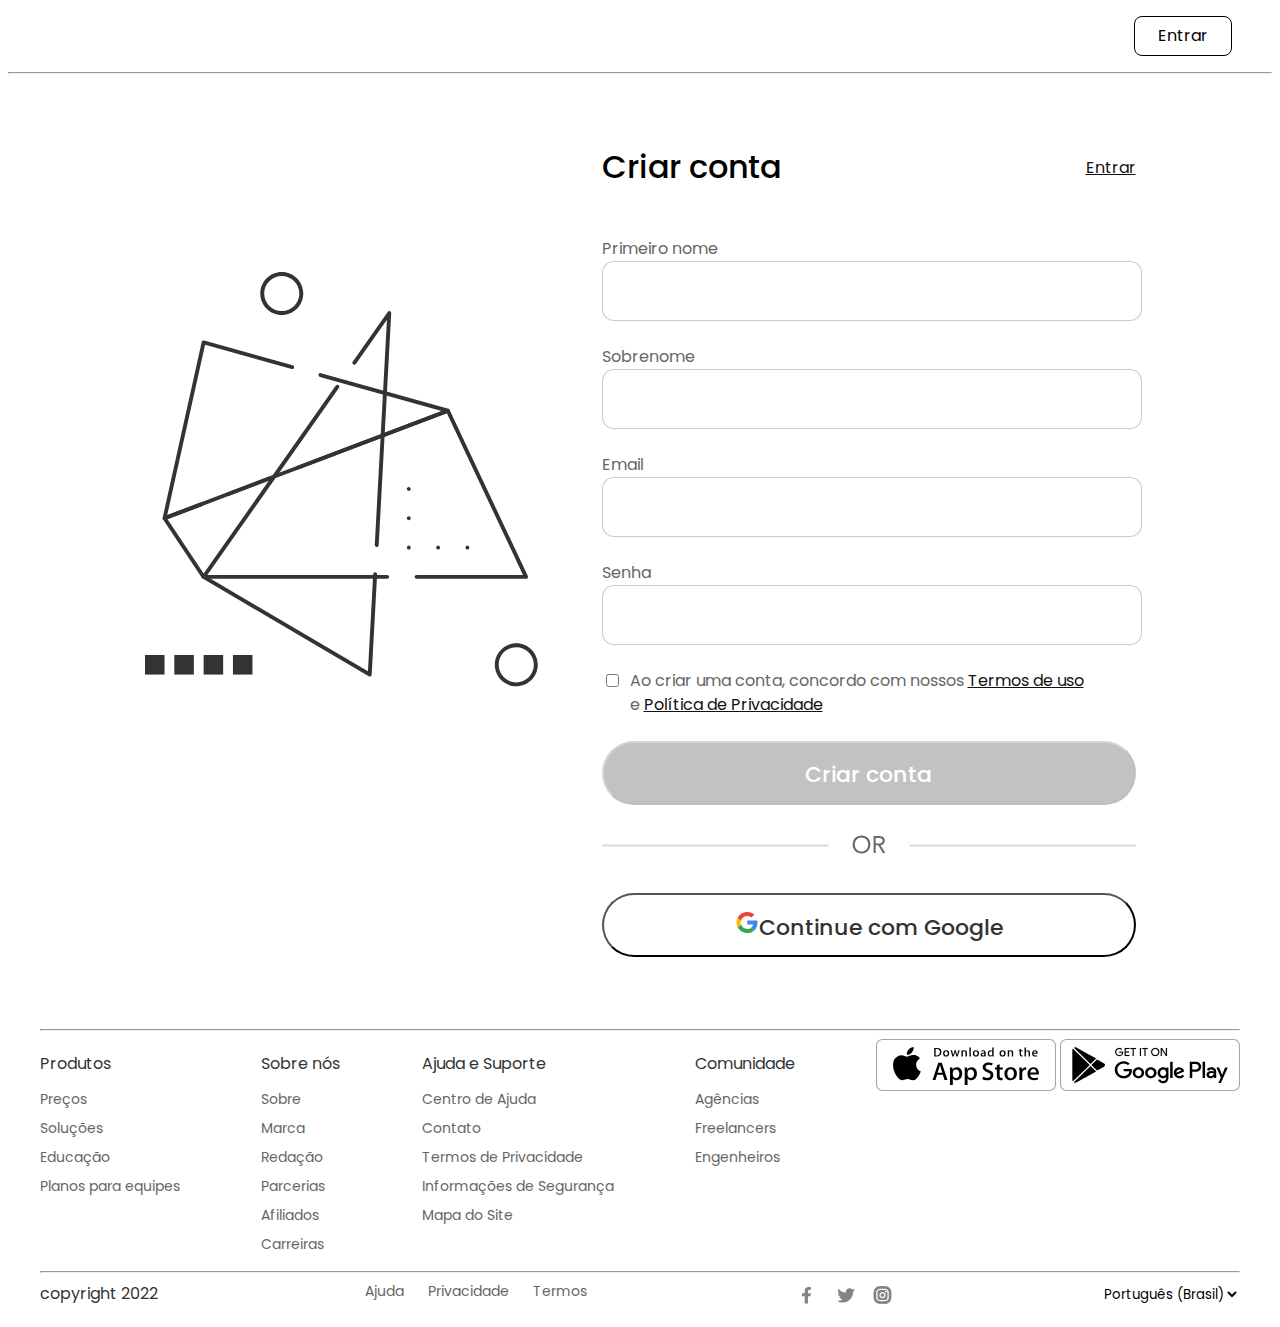
==== docs/index.html @ 4e8c8cb5 "Change: folder name to github deploy" ====
<!DOCTYPE html>
<html lang="pt-br">
<head>
  <meta charset="UTF-8">
  <meta name="viewport" content="width=device-width, initial-scale=1.0">

  <link rel="preconnect" href="https://fonts.googleapis.com">
  <link rel="preconnect" href="https://fonts.gstatic.com" crossorigin>
  <link href="https://fonts.googleapis.com/css2?family=Inter:wght@100..900&family=Poppins:ital,wght@0,100;0,200;0,300;0,400;0,500;0,600;0,700;0,800;0,900;1,100;1,200;1,300;1,400;1,500;1,600;1,700;1,800;1,900&display=swap" rel="stylesheet">

  <link rel="stylesheet" href="../css/main.css">
  <link rel="stylesheet" href="../css/reset.css">
  <title>Criar conta</title>
</head>

<body>

  <header>
    <div class="container">
      <button class="log-in-button">Entrar</button>
    </div>
  </header>

  <hr>
  
  <main>
    <div>
      <img src="../img/logo.svg" alt="Logo geométrico" class="logo">
    </div>

    <div class="create-an-account">
      <div class="options">
        <h1>Criar conta</h1>
        <a href="#">Entrar</a>
      </div>
    
      <form action="">
        <div>
          <label for="first-name">Primeiro nome</label>
          <input type="text" id="first-name" name="first-name" class="input-field" required>
        </div>
    
        <div>
          <label for="last-name">Sobrenome</label>
          <input type="text" id="last-name" name="last-name" class="input-field" required>
        </div>
    
        <div>
          <label for="email">Email</label>
          <input type="email" id="email" name="email"  class="input-field" required>
        </div>
    
        <div>
          <label for="password">Senha</label>
          <input type="password" id="password" name="password" class="input-field" required>
        </div>
    
        <div class="checkbox-container">
          <label for="checkbox">Ao criar uma conta, concordo com nossos <a href="#">Termos de uso</a><br/> 
            e <a href="#">Política de Privacidade</a></label>
          <input type="checkbox" id="checkbox">
        </div>
        <a href="#"><button class="create-account-button">
          Criar conta
        </button></a>
        <img src="../css/components/divider-or.svg" alt="">
        <a href="#"><button class="continue-with-google-button">
          <img src="../css/components/google.svg" alt="Logo da Google">Continue com Google
        </button></a>

        
      </form>
    </div>
    
  </main>
  
  <footer>
    <hr>
    <section class="footer-links">

      <div class="menu-links" id="product-links">
        <h2>Produtos</h2>
        <ul>
          <li><a href="#">Preços</a></li>
          <li><a href="#">Soluções</a></li>
          <li><a href="#">Educação</a></li>
          <li><a href="#">Planos para equipes</a></li>
        </ul>
      </div>

      <div class="menu-links" id="about-us-links">
        <h2>Sobre nós</h2>
        <ul>
          <li><a href="#">Sobre</a></li>
          <li><a href="#">Marca</a></li>
          <li><a href="#">Redação</a></li>
          <li><a href="#">Parcerias</a></li>
          <li><a href="#">Afiliados</a></li>
          <li><a href="#">Carreiras</a></li>
        </ul>
      </div>

      <div class="menu-links" id="help-and-suport-links">
        <h2>Ajuda e Suporte</h2>
        <ul>
          <li><a href="#">Centro de Ajuda</a></li>
          <li><a href="#">Contato</a></li>
          <li><a href="#">Termos de Privacidade</a></li>
          <li><a href="#">Informações de Segurança</a></li>
          <li><a href="#">Mapa do Site</a></li>
        </ul>
      </div>

      <div class="menu-links" id="community-links">
        <h2>Comunidade</h2>
        <ul>
          <li><a href="#">Agências</a></li>
          <li><a href="#">Freelancers</a></li>
          <li><a href="#">Engenheiros</a></li>
        </ul>
      </div>
      <div class="download-buttons">
        <a href="#"><img src="../css/components/apple-store-download-button.svg" alt="Download with Apple Store"></a>
        <a href="#"><img src="../css/components/android-store-download-button.svg" alt="Download with Android Store"></a>
      </div>
    </section>

    <hr>

    <section class="footer-bottom">
      
      <span>copyright 2022</span>
      <div class="footer-bottom-links">
        <ul>
          <li><a href="#">Ajuda</a></li>
          <li><a href="#">Privacidade</a></li>
          <li><a href="#">Termos</a></li>
        </ul>
      </div>

      <div class="social-media-links">
        <ul>
          <li><a href="#"><img src="../css/components/facebook.svg" alt=""></a></li>
          <li><a href="#"><img src="../css/components/x.svg" alt=""></a></li>
          <li><a href="#"><img src="../css/components/instagram.svg" alt=""></a></li>
        </ul>
      </div>

      <div class="language-selector">
        <select name="portugues" id="portugues">
          <option value="portugues-brasil" selected>Português (Brasil)</option>
          <option value="english">English</option>
        </select>
      </div>

    </section>
  </footer>
</body>
</html>
---- css/main.css ----
* {
  font-family: "Poppins", sans-serif;
  background-color: white;
}

header {
  margin: 16px 40px 16px 0;
}

.log-in-button {
  font-weight: 400;
  font-size: 16px;
  line-height: 24px;
}

main {
  display: flex;
  justify-content: center;
  align-items: flex-start;
  gap: 64px;
  margin: 48px 147px 0 147px;
}

.logo {
  margin-top: 150px;
}

.container {
  display: flex;
  justify-content: flex-end;
}

.log-in-button {
  width: 98px;
  height: 40px;
  border-radius: 8px;
  border: solid 1px black;
}

.create-an-account {
  width: 534px;
  margin-bottom: 40px;
}

.create-an-account a {
  color: #111111;
}

.options {
  display: flex;
  justify-content: space-between;
  align-items: center;
}

h1 {
  font-weight: 500;
  font-size: 32px;
  line-height: 48px;
}

label {
  display: block;
  color: #666666;
  margin-top: 24px;

  font-weight: 400;
  font-size: 16px;
  line-height: 24px;
}

.input-field {
  border: solid 1px #66666659;
  border-radius: 12px;
  width: 534px;
  height: 56px;
}

.checkbox-container {
  display: flex;
  align-items: center;
}

.checkbox-container input {
  order: 1;
}

.checkbox-container label {
  order: 2;
  margin-left: 8px;
}

span {
  color: #333333;
}

.create-account-button {
  width: 534px;
  height: 64px;
  padding: 15px;
  border-radius: 40px;
  opacity: 25%;
  background-color: #111111;
  color: white;
  margin-top: 24px;
  margin-bottom: 24px;

  font-size: 22px;
  font-weight: 500;
  line-height: 33px;
  text-align: center;
}


.create-account-button:hover, .continue-with-google-button:hover {
  cursor: pointer;
}

.continue-with-google-button {
  width: 534px;
  height: 64px;
  padding: 15px;
  border-radius: 40px;
  background-color: white;
  color: #333333;
  margin-top: 24px;
  margin-bottom: 24px;
  
  font-size: 22px;
  font-weight: 500;
  line-height: 33px;
  text-align: center;
  
  align-items: center;
}
footer {
  margin: auto;
  width: 1200px;
}

.footer-links {
  display: flex;
  justify-content: space-between;
}

footer h2 {
  color: #333333;
  font-weight: 400;
  font-size: 16px;
  line-height: 24px;
}

footer ul {
  padding: 0;
  margin: 0;
}

footer ul li {
  list-style-type: none;
  font-weight: 400;
  font-size: 14px;
  line-height: 21px;
  margin-bottom: 8px;
}

footer ul li a {
  text-decoration: none;
  color: #666666;
}

.footer-bottom{
  display: flex;
  justify-content: space-between;
}
.footer-bottom-links {
  display: flex;
}
.footer-bottom-links ul {
  display: flex;
  gap: 24px;
}

.social-media-links ul{
  display: flex;
  justify-content: space-between;
  align-items: flex-end;
  gap: 16px;
}
select {
  border: none;
}
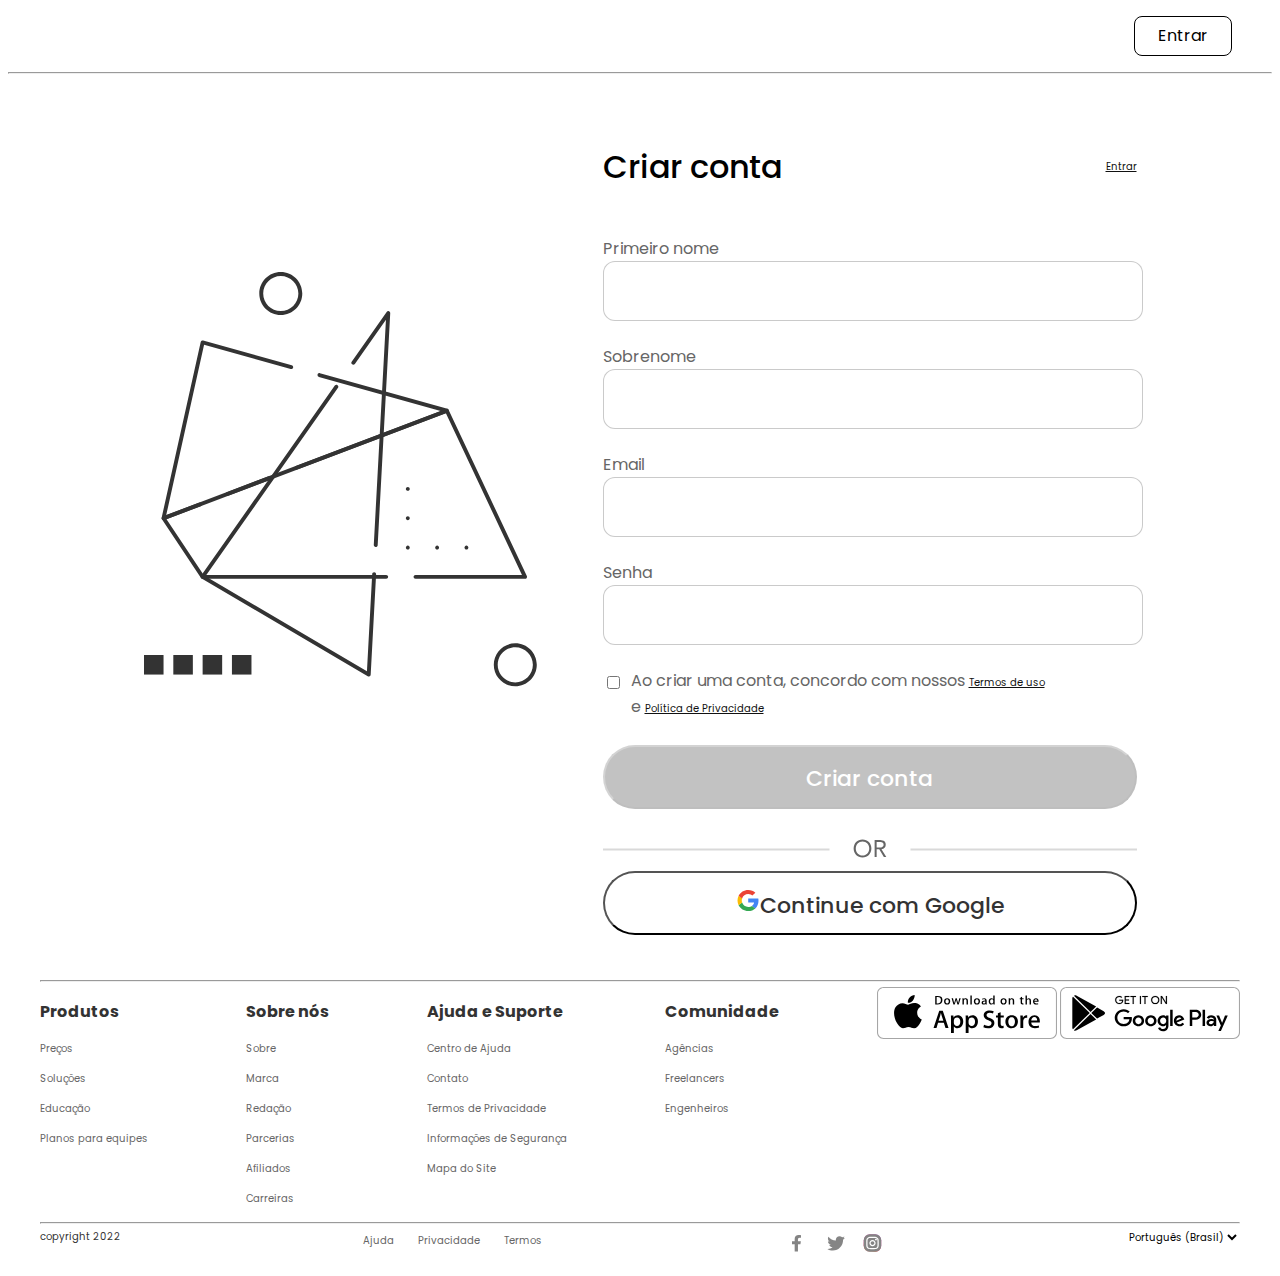
==== commit 1f8c2255: "Added name to links for web accessibility" ====
--- a/docs/index.html
+++ b/docs/index.html
@@ -9,7 +9,6 @@
   <link href="https://fonts.googleapis.com/css2?family=Inter:wght@100..900&family=Poppins:ital,wght@0,100;0,200;0,300;0,400;0,500;0,600;0,700;0,800;0,900;1,100;1,200;1,300;1,400;1,500;1,600;1,700;1,800;1,900&display=swap" rel="stylesheet">
 
   <link rel="stylesheet" href="../css/main.css">
-  <link rel="stylesheet" href="../css/reset.css">
   <title>Criar conta</title>
 </head>
 
@@ -31,7 +30,7 @@
     <div class="create-an-account">
       <div class="options">
         <h1>Criar conta</h1>
-        <a href="#">Entrar</a>
+        <a href="#" name="enter">Entrar</a>
       </div>
     
       <form action="">
@@ -56,18 +55,17 @@
         </div>
     
         <div class="checkbox-container">
-          <label for="checkbox">Ao criar uma conta, concordo com nossos <a href="#">Termos de uso</a><br/> 
-            e <a href="#">Política de Privacidade</a></label>
+          <label for="checkbox">Ao criar uma conta, concordo com nossos <a href="#" name="terms-of-use">Termos de uso</a><br/> 
+            e <a href="#" name="privacy-policy">Política de Privacidade</a></label>
           <input type="checkbox" id="checkbox">
         </div>
-        <a href="#"><button class="create-account-button">
+        <a href="#" name="create-account-btn"><button class="create-account-button">
           Criar conta
         </button></a>
         <img src="../css/components/divider-or.svg" alt="">
-        <a href="#"><button class="continue-with-google-button">
+        <a href="#" name="continue-with-google-btn"><button class="continue-with-google-button">
           <img src="../css/components/google.svg" alt="Logo da Google">Continue com Google
         </button></a>
-
         
       </form>
     </div>
@@ -81,47 +79,47 @@
       <div class="menu-links" id="product-links">
         <h2>Produtos</h2>
         <ul>
-          <li><a href="#">Preços</a></li>
-          <li><a href="#">Soluções</a></li>
-          <li><a href="#">Educação</a></li>
-          <li><a href="#">Planos para equipes</a></li>
+          <li><a href="#" name="prices">Preços</a></li>
+          <li><a href="#" name="solutions">Soluções</a></li>
+          <li><a href="#" name="education">Educação</a></li>
+          <li><a href="#" name="team-plans">Planos para equipes</a></li>
         </ul>
       </div>
 
       <div class="menu-links" id="about-us-links">
         <h2>Sobre nós</h2>
         <ul>
-          <li><a href="#">Sobre</a></li>
-          <li><a href="#">Marca</a></li>
-          <li><a href="#">Redação</a></li>
-          <li><a href="#">Parcerias</a></li>
-          <li><a href="#">Afiliados</a></li>
-          <li><a href="#">Carreiras</a></li>
+          <li><a href="#" name="about">Sobre</a></li>
+          <li><a href="#" name="branding">Marca</a></li>
+          <li><a href="#" name="newsroom">Redação</a></li>
+          <li><a href="#" name="partnerships">Parcerias</a></li>
+          <li><a href="#" name="affiliates">Afiliados</a></li>
+          <li><a href="#" name="careers">Carreiras</a></li>
         </ul>
       </div>
 
       <div class="menu-links" id="help-and-suport-links">
         <h2>Ajuda e Suporte</h2>
         <ul>
-          <li><a href="#">Centro de Ajuda</a></li>
-          <li><a href="#">Contato</a></li>
-          <li><a href="#">Termos de Privacidade</a></li>
-          <li><a href="#">Informações de Segurança</a></li>
-          <li><a href="#">Mapa do Site</a></li>
+          <li><a href="#" name="help-center">Centro de Ajuda</a></li>
+          <li><a href="#" name="contact-us">Contato</a></li>
+          <li><a href="#" name="privacy-policy">Termos de Privacidade</a></li>
+          <li><a href="#" name="security-info">Informações de Segurança</a></li>
+          <li><a href="#" name="site-map">Mapa do Site</a></li>
         </ul>
       </div>
 
       <div class="menu-links" id="community-links">
         <h2>Comunidade</h2>
         <ul>
-          <li><a href="#">Agências</a></li>
-          <li><a href="#">Freelancers</a></li>
-          <li><a href="#">Engenheiros</a></li>
+          <li><a href="#" name="agencies">Agências</a></li>
+          <li><a href="#" name="freelancers">Freelancers</a></li>
+          <li><a href="#" name="engineers">Engenheiros</a></li>
         </ul>
       </div>
       <div class="download-buttons">
-        <a href="#"><img src="../css/components/apple-store-download-button.svg" alt="Download with Apple Store"></a>
-        <a href="#"><img src="../css/components/android-store-download-button.svg" alt="Download with Android Store"></a>
+        <a href="#" name="download-with-apple-store"><img src="../css/components/apple-store-download-button.svg" alt="Download with Apple Store"></a>
+        <a href="#" name="download-with-android-store"><img src="../css/components/android-store-download-button.svg" alt="Download with Android Store"></a>
       </div>
     </section>
 
@@ -132,17 +130,17 @@
       <span>copyright 2022</span>
       <div class="footer-bottom-links">
         <ul>
-          <li><a href="#">Ajuda</a></li>
-          <li><a href="#">Privacidade</a></li>
-          <li><a href="#">Termos</a></li>
+          <li><a href="#" name="help">Ajuda</a></li>
+          <li><a href="#" name="privacy">Privacidade</a></li>
+          <li><a href="#" name="terms">Termos</a></li>
         </ul>
       </div>
 
       <div class="social-media-links">
         <ul>
-          <li><a href="#"><img src="../css/components/facebook.svg" alt=""></a></li>
-          <li><a href="#"><img src="../css/components/x.svg" alt=""></a></li>
-          <li><a href="#"><img src="../css/components/instagram.svg" alt=""></a></li>
+          <li><a href="#" name="facebook-icon"><img src="../css/components/facebook.svg" alt=""></a></li>
+          <li><a href="#" name="twitter-icon"><img src="../css/components/x.svg" alt=""></a></li>
+          <li><a href="#" name="instagram-icon"><img src="../css/components/instagram.svg" alt=""></a></li>
         </ul>
       </div>
 
--- a/css/main.css
+++ b/css/main.css
@@ -1,28 +1,29 @@
 * {
   font-family: "Poppins", sans-serif;
   background-color: white;
+  font-size: 10px;
 }
 
 header {
-  margin: 16px 40px 16px 0;
+  margin: 1.6rem 4rem 1.6rem 0;
 }
 
 .log-in-button {
   font-weight: 400;
-  font-size: 16px;
-  line-height: 24px;
+  font-size: 1.6rem;
+  line-height: 2.4rem;
 }
 
 main {
   display: flex;
   justify-content: center;
   align-items: flex-start;
-  gap: 64px;
-  margin: 48px 147px 0 147px;
+  gap: 6.6rem;
+  margin: 4.8rem 14.7rem 0 14.7rem;
 }
 
 .logo {
-  margin-top: 150px;
+  margin-top: 15rem;
 }
 
 .container {
@@ -31,15 +32,15 @@
 }
 
 .log-in-button {
-  width: 98px;
-  height: 40px;
-  border-radius: 8px;
-  border: solid 1px black;
+  width: 9.8rem;
+  height: 4rem;
+  border-radius: 0.8rem;
+  border: solid 0.1rem black;
 }
 
 .create-an-account {
-  width: 534px;
-  margin-bottom: 40px;
+  width: 53.4rem;
+  margin-bottom: 4rem;
 }
 
 .create-an-account a {
@@ -54,25 +55,25 @@
 
 h1 {
   font-weight: 500;
-  font-size: 32px;
-  line-height: 48px;
+  font-size: 3.2rem;
+  line-height: 4.8rem;
 }
 
 label {
   display: block;
   color: #666666;
-  margin-top: 24px;
+  margin-top: 2.4rem;
 
   font-weight: 400;
-  font-size: 16px;
-  line-height: 24px;
+  font-size: 1.6rem;
+  line-height: 2.4rem;
 }
 
 .input-field {
-  border: solid 1px #66666659;
-  border-radius: 12px;
-  width: 534px;
-  height: 56px;
+  border: solid 0.1rem #66666659;
+  border-radius: 1.2rem;
+  width: 53.4rem;
+  height: 5.6rem;
 }
 
 .checkbox-container {
@@ -86,7 +87,7 @@
 
 .checkbox-container label {
   order: 2;
-  margin-left: 8px;
+  margin-left: 0.8rem;
 }
 
 span {
@@ -94,19 +95,19 @@
 }
 
 .create-account-button {
-  width: 534px;
-  height: 64px;
-  padding: 15px;
-  border-radius: 40px;
+  width: 53.4rem;
+  height: 6.4rem;
+  padding: 1.5rem;
+  border-radius: 4rem;
   opacity: 25%;
   background-color: #111111;
   color: white;
-  margin-top: 24px;
-  margin-bottom: 24px;
+  margin-top: 2.4rem;
+  margin-bottom: 2.4rem;
 
-  font-size: 22px;
+  font-size: 2.2rem;
   font-weight: 500;
-  line-height: 33px;
+  line-height: 3.3rem;
   text-align: center;
 }
 
@@ -116,25 +117,24 @@
 }
 
 .continue-with-google-button {
-  width: 534px;
-  height: 64px;
-  padding: 15px;
-  border-radius: 40px;
+  width: 53.4rem;
+  height: 6.4rem;
+  padding: 1.5rem;
+  border-radius: 4rem;
   background-color: white;
   color: #333333;
-  margin-top: 24px;
-  margin-bottom: 24px;
+  margin-top: 2.4rem 0 2.4rem 0;
   
-  font-size: 22px;
+  font-size: 2.2rem;
   font-weight: 500;
-  line-height: 33px;
+  line-height: 3.3rem;
   text-align: center;
   
   align-items: center;
 }
 footer {
   margin: auto;
-  width: 1200px;
+  width: 120rem;
 }
 
 .footer-links {
@@ -144,9 +144,9 @@
 
 footer h2 {
   color: #333333;
-  font-weight: 400;
-  font-size: 16px;
-  line-height: 24px;
+  font-weight: 40rem;
+  font-size: 1.6rem;
+  line-height: 2.4rem;
 }
 
 footer ul {
@@ -157,9 +157,9 @@
 footer ul li {
   list-style-type: none;
   font-weight: 400;
-  font-size: 14px;
-  line-height: 21px;
-  margin-bottom: 8px;
+  font-size: 1.4rem;
+  line-height: 2.1rem;
+  margin-bottom: 0.8rem;
 }
 
 footer ul li a {
@@ -176,14 +176,14 @@
 }
 .footer-bottom-links ul {
   display: flex;
-  gap: 24px;
+  gap: 2.4rem;
 }
 
 .social-media-links ul{
   display: flex;
   justify-content: space-between;
   align-items: flex-end;
-  gap: 16px;
+  gap: 1.6rem;
 }
 select {
   border: none;
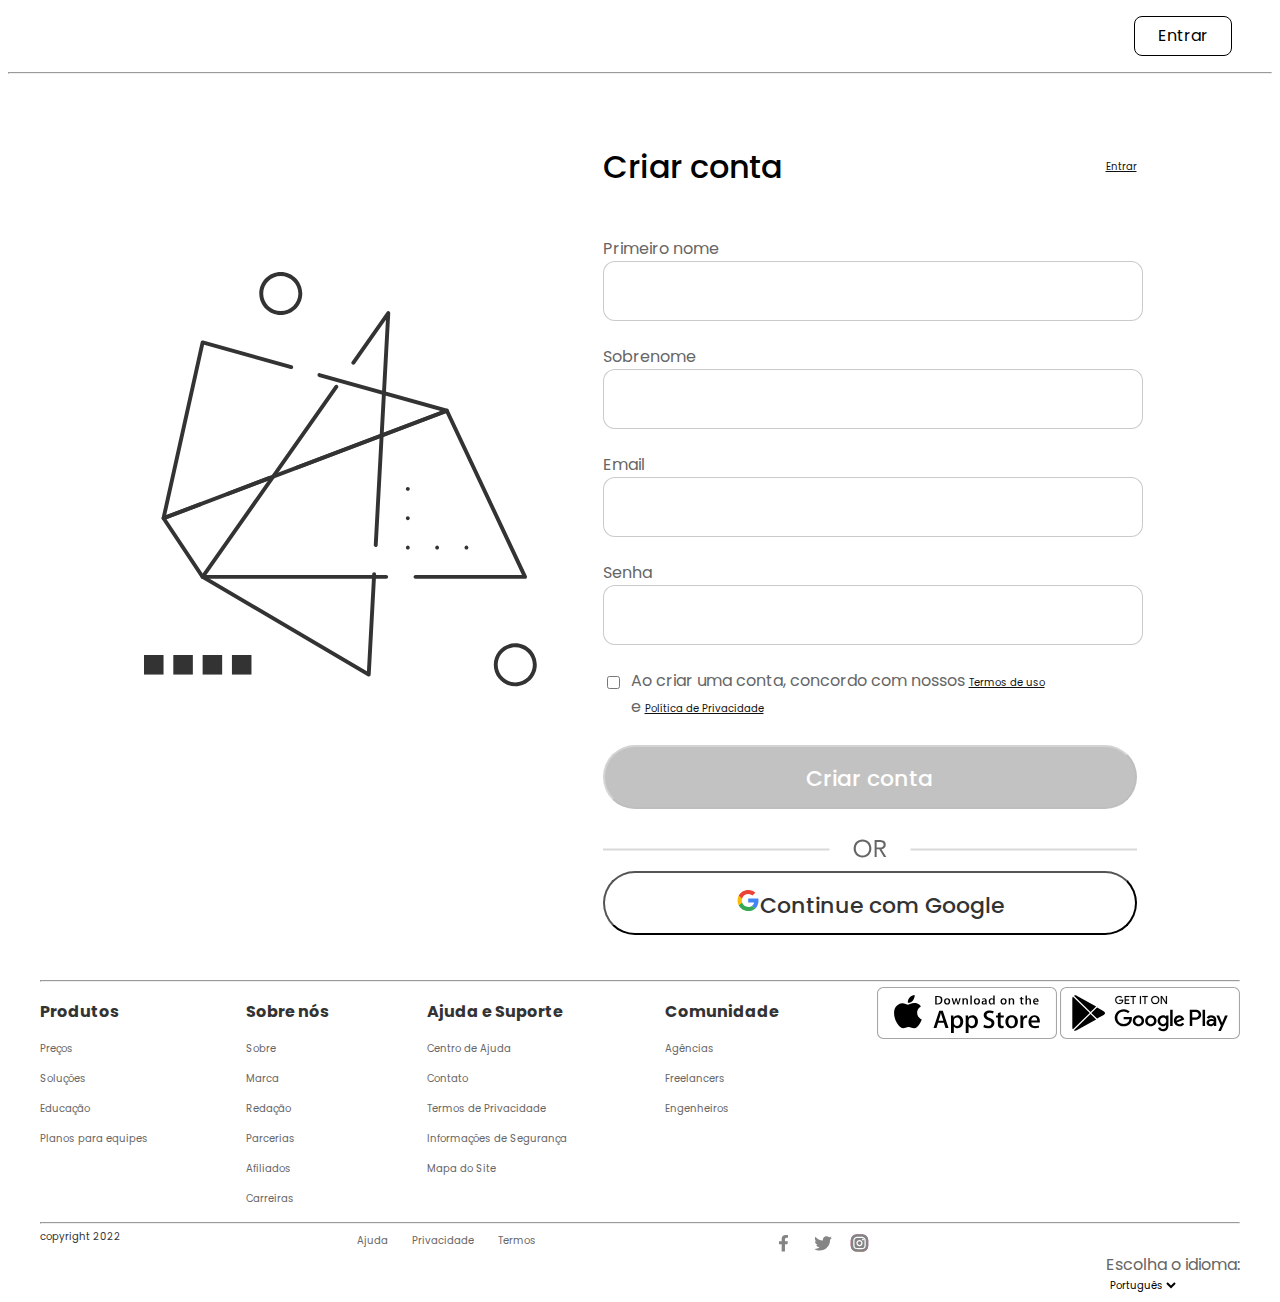
==== commit d573d9d4: "Update language selector" ====
--- a/docs/index.html
+++ b/docs/index.html
@@ -145,9 +145,10 @@
       </div>
 
       <div class="language-selector">
-        <select name="portugues" id="portugues">
-          <option value="portugues-brasil" selected>Português (Brasil)</option>
-          <option value="english">English</option>
+        <label for="languages">Escolha o idioma:</label>
+        <select id="languages">
+          <option label="Português"></option>
+          <option label="English"></option>
         </select>
       </div>
 
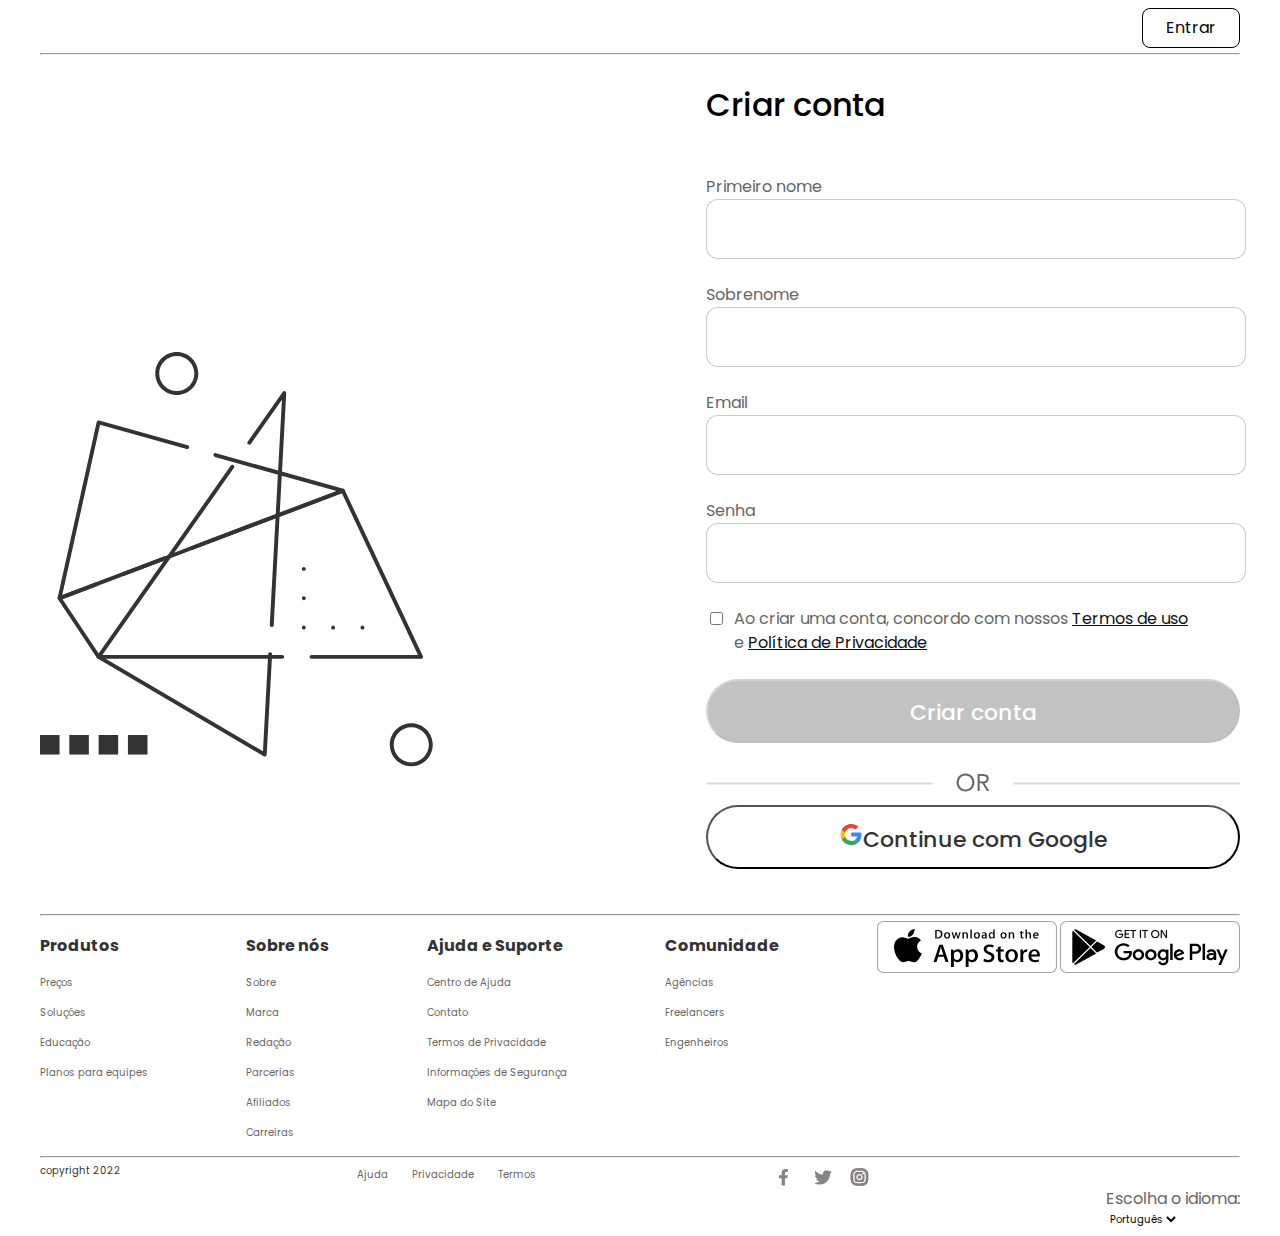
==== commit 53bb635d: "Added some changes" ====
--- a/docs/index.html
+++ b/docs/index.html
@@ -18,19 +18,18 @@
     <div class="container">
       <button class="log-in-button">Entrar</button>
     </div>
+    <hr>
   </header>
 
-  <hr>
   
   <main>
-    <div>
+    <div class="img-logo">
       <img src="../img/logo.svg" alt="Logo geométrico" class="logo">
     </div>
 
     <div class="create-an-account">
       <div class="options">
         <h1>Criar conta</h1>
-        <a href="#" name="enter">Entrar</a>
       </div>
     
       <form action="">
--- a/css/main.css
+++ b/css/main.css
@@ -5,7 +5,8 @@
 }
 
 header {
-  margin: 1.6rem 4rem 1.6rem 0;
+  margin: auto;
+  max-width: 1200px;
 }
 
 .log-in-button {
@@ -16,10 +17,20 @@
 
 main {
   display: flex;
-  justify-content: center;
-  align-items: flex-start;
-  gap: 6.6rem;
-  margin: 4.8rem 14.7rem 0 14.7rem;
+  max-width: 120rem;
+  align-items: center;
+  justify-content: space-between;
+  gap: 2rem;
+  margin: auto;
+}
+.img-logo {
+  display: flex;
+  align-items: center;
+}
+
+img {
+  max-width: 100%;
+  height: auto;
 }
 
 .logo {
@@ -39,12 +50,36 @@
 }
 
 .create-an-account {
-  width: 53.4rem;
+  max-width: 53.4rem;
   margin-bottom: 4rem;
 }
 
 .create-an-account a {
   color: #111111;
+  font-weight: 400;
+  font-size: 1.6rem;
+  line-height: 2.4rem;
+}
+
+@media (max-width: 1100px) {
+  main {
+    flex-direction: column;
+    align-items: center;
+  }
+}
+
+@media (max-width: 1210px){
+  .download-buttons {
+    display: flex;
+    flex-direction: column;
+  }
+}
+
+@media (min-width: 1500px){
+  main {
+    margin: auto;
+    max-width: 120rem;
+  }
 }
 
 .options {
@@ -88,6 +123,17 @@
 .checkbox-container label {
   order: 2;
   margin-left: 0.8rem;
+  font-weight: 400;
+  font-size: 1.6rem;
+  line-height: 2.4rem;
+
+}
+
+.checkbox-container label a {
+  font-weight: 400;
+  font-size: 1.6rem;
+  line-height: 2.4rem;
+  color: #111111;
 }
 
 span {
@@ -134,7 +180,7 @@
 }
 footer {
   margin: auto;
-  width: 120rem;
+  max-width: 120rem;
 }
 
 .footer-links {
